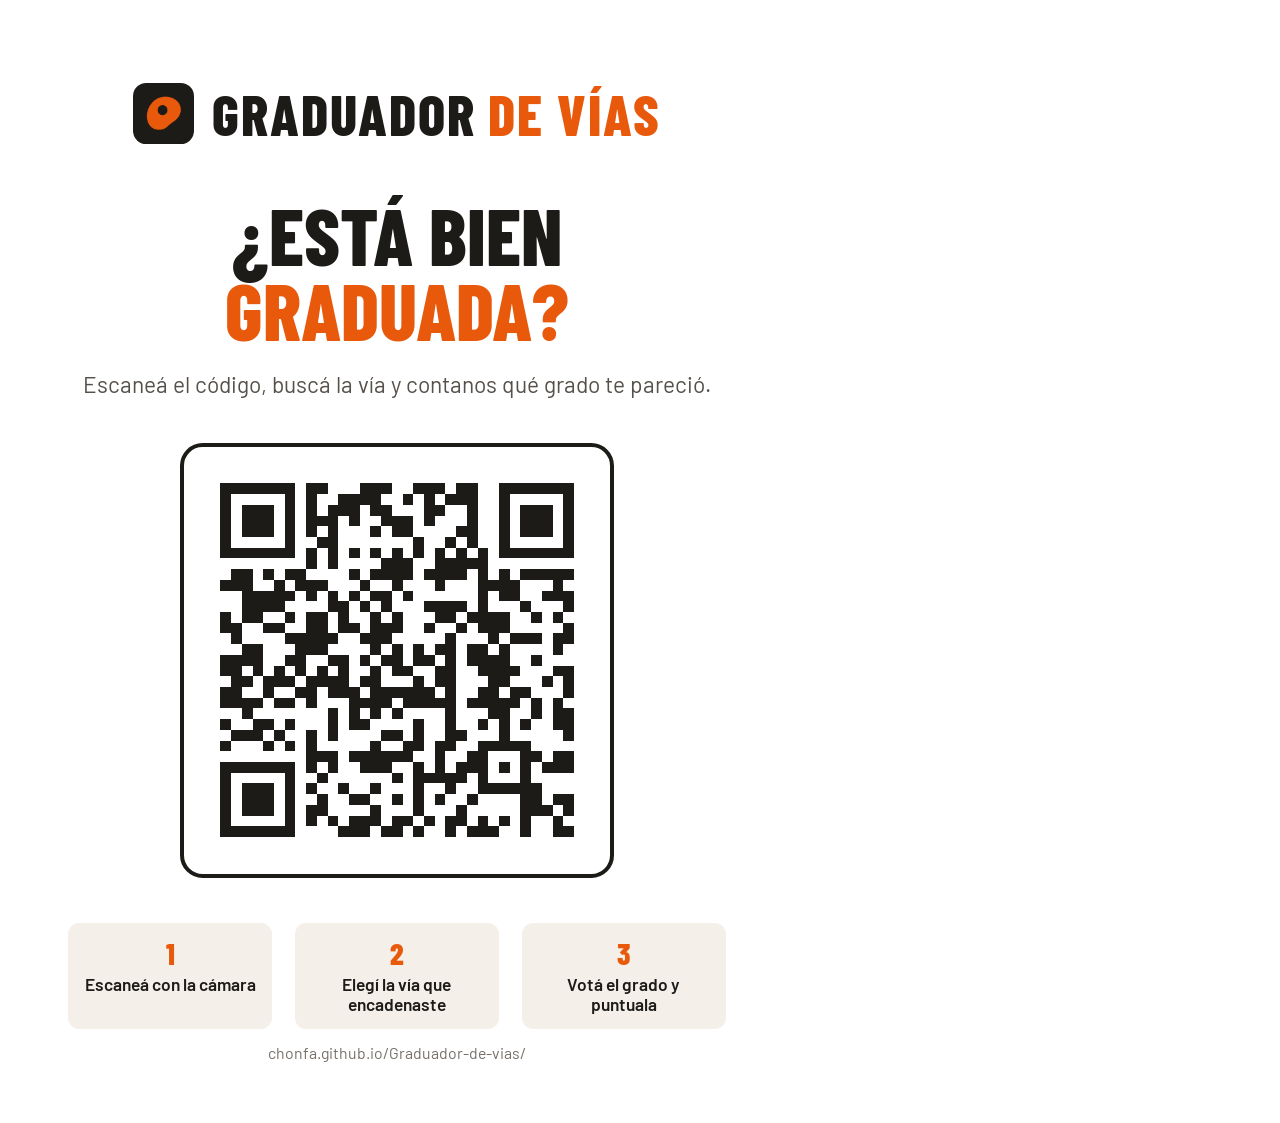
==== cartel/cartel.html @ 8fcf3fdd "Agregar cartel con código QR para imprimir en el gimnasio Co-Authored-By: Claude Opus 5.5 <noreply@a" ====
<!doctype html><html lang="es"><head><meta charset="utf-8">
<link href="https://fonts.googleapis.com/css2?family=Barlow+Condensed:wght@700;800&family=Barlow:wght@500;600&display=swap" rel="stylesheet">
<style>
@page{size:A4;margin:0}
*{box-sizing:border-box;margin:0}
body{width:210mm;height:297mm;font-family:Barlow,sans-serif;color:#1d1b18;background:#fff;display:flex;flex-direction:column;align-items:center;padding:22mm 18mm 16mm;text-align:center}
.marca{display:flex;align-items:center;gap:5mm;font:800 15mm/1 'Barlow Condensed';text-transform:uppercase;letter-spacing:.5mm}
.marca img{width:16mm;height:16mm;border-radius:3.5mm}
.marca em{font-style:normal;color:#e8590c}
h1{font:800 21mm/0.95 'Barlow Condensed';margin-top:14mm;text-transform:uppercase}
h1 span{color:#e8590c}
.sub{font-size:6mm;margin-top:6mm;color:#55504a;max-width:170mm}
.qr{margin-top:12mm;width:115mm;height:115mm;padding:4mm;border:1.2mm solid #1d1b18;border-radius:6mm}
.qr svg{width:100%;height:100%;display:block}
.pasos{display:flex;gap:6mm;margin-top:12mm;font-size:4.6mm;font-weight:600}
.pasos div{flex:1;background:#f4efe9;border-radius:3mm;padding:4mm}
.pasos b{display:block;font:800 8mm/1 'Barlow Condensed';color:#e8590c;margin-bottom:1.5mm}
.url{margin-top:auto;font-size:4.2mm;color:#77706a}
</style></head><body>
<div class="marca"><img src="[data-uri]" alt=""><span>Graduador <em>de vías</em></span></div>
<h1>¿Está bien <span>graduada?</span></h1>
<p class="sub">Escaneá el código, buscá la vía y contanos qué grado te pareció.</p>
<div class="qr"><svg xmlns="http://www.w3.org/2000/svg" viewBox="0 0 37 37" shape-rendering="crispEdges"><path fill="#ffffff" d="M0 0h37v37H0z"/><path stroke="#1d1b18" d="M2 2.5h7m1 0h2m3 0h3m2 0h3m1 0h2m2 0h7M2 3.5h1m5 0h1m1 0h1m2 0h4m2 0h1m1 0h1m1 0h3m2 0h1m5 0h1M2 4.5h1m1 0h3m1 0h1m1 0h1m1 0h3m1 0h2m3 0h2m2 0h1m2 0h1m1 0h3m1 0h1M2 5.5h1m1 0h3m1 0h1m1 0h3m1 0h1m2 0h3m1 0h1m3 0h1m2 0h1m1 0h3m1 0h1M2 6.5h1m1 0h3m1 0h1m1 0h1m1 0h1m3 0h1m1 0h2m4 0h2m2 0h1m1 0h3m1 0h1M2 7.5h1m5 0h1m2 0h2m7 0h1m2 0h1m1 0h1m2 0h1m5 0h1M2 8.5h7m1 0h1m1 0h1m1 0h1m1 0h1m1 0h1m1 0h1m1 0h1m1 0h1m1 0h1m1 0h7M10 9.5h1m1 0h1m4 0h3m2 0h5M3 10.5h2m1 0h1m1 0h2m4 0h1m1 0h4m1 0h4m1 0h1m1 0h1m1 0h5M2 11.5h3m2 0h1m1 0h3m3 0h1m2 0h1m3 0h1m3 0h4m3 0h1M4 12.5h5m1 0h1m1 0h1m1 0h1m1 0h2m1 0h1m6 0h1m1 0h2m2 0h3M4 13.5h4m4 0h2m1 0h1m1 0h1m3 0h4m1 0h1m3 0h1m3 0h1M2 14.5h1m1 0h2m2 0h1m1 0h2m1 0h1m2 0h1m1 0h1m3 0h2m1 0h4m2 0h1m1 0h1M2 15.5h2m2 0h2m2 0h2m1 0h2m1 0h3m2 0h1m2 0h1m1 0h3m5 0h1M3 16.5h1m4 0h5m2 0h3m5 0h1m3 0h1m1 0h3m1 0h2M4 17.5h2m3 0h3m4 0h1m1 0h1m1 0h1m1 0h2m1 0h2m1 0h1m4 0h1M2 18.5h4m2 0h2m2 0h2m1 0h1m1 0h2m1 0h2m1 0h1m1 0h4m2 0h1M2 19.5h2m1 0h1m1 0h1m1 0h1m1 0h1m1 0h1m2 0h1m1 0h2m2 0h2m2 0h4m3 0h2M3 20.5h2m1 0h3m1 0h4m1 0h2m3 0h1m1 0h2m3 0h2m3 0h1m1 0h1M2 21.5h2m2 0h1m2 0h2m1 0h3m1 0h6m1 0h1m2 0h2m1 0h2m3 0h1M2 22.5h4m1 0h2m1 0h1m3 0h4m1 0h5m1 0h5m1 0h1m1 0h1M4 23.5h1m7 0h1m1 0h1m1 0h1m1 0h1m4 0h1m3 0h2m2 0h1m1 0h2M2 24.5h1m2 0h2m1 0h1m3 0h1m1 0h2m4 0h1m2 0h1m2 0h1m1 0h1m1 0h1m2 0h2M3 25.5h3m1 0h1m2 0h1m1 0h1m4 0h2m1 0h1m2 0h2m3 0h1m5 0h1M2 26.5h1m3 0h1m1 0h1m1 0h1m5 0h1m2 0h2m1 0h2m2 0h5M10 27.5h3m1 0h6m2 0h1m2 0h2m3 0h2m1 0h2M2 28.5h7m1 0h1m1 0h1m2 0h3m2 0h1m1 0h1m1 0h3m1 0h1m1 0h1m1 0h3M2 29.5h1m5 0h1m2 0h1m6 0h1m1 0h5m1 0h1m3 0h1M2 30.5h1m1 0h3m1 0h1m1 0h1m2 0h1m2 0h1m3 0h1m2 0h1m2 0h6M2 31.5h1m1 0h3m1 0h1m2 0h1m2 0h2m2 0h1m1 0h1m1 0h1m2 0h1m4 0h2m1 0h2M2 32.5h1m1 0h3m1 0h1m1 0h2m4 0h1m3 0h1m3 0h1m5 0h3m1 0h1M2 33.5h1m5 0h1m1 0h1m1 0h1m1 0h3m1 0h2m1 0h1m1 0h2m1 0h1m1 0h1m1 0h1m2 0h1M2 34.5h7m4 0h3m1 0h2m1 0h1m2 0h1m1 0h3m2 0h1m2 0h2"/></svg>
</div>
<div class="pasos"><div><b>1</b>Escaneá con la cámara</div><div><b>2</b>Elegí la vía que encadenaste</div><div><b>3</b>Votá el grado y puntuala</div></div>
<p class="url">chonfa.github.io/Graduador-de-vias/</p>
</body></html>
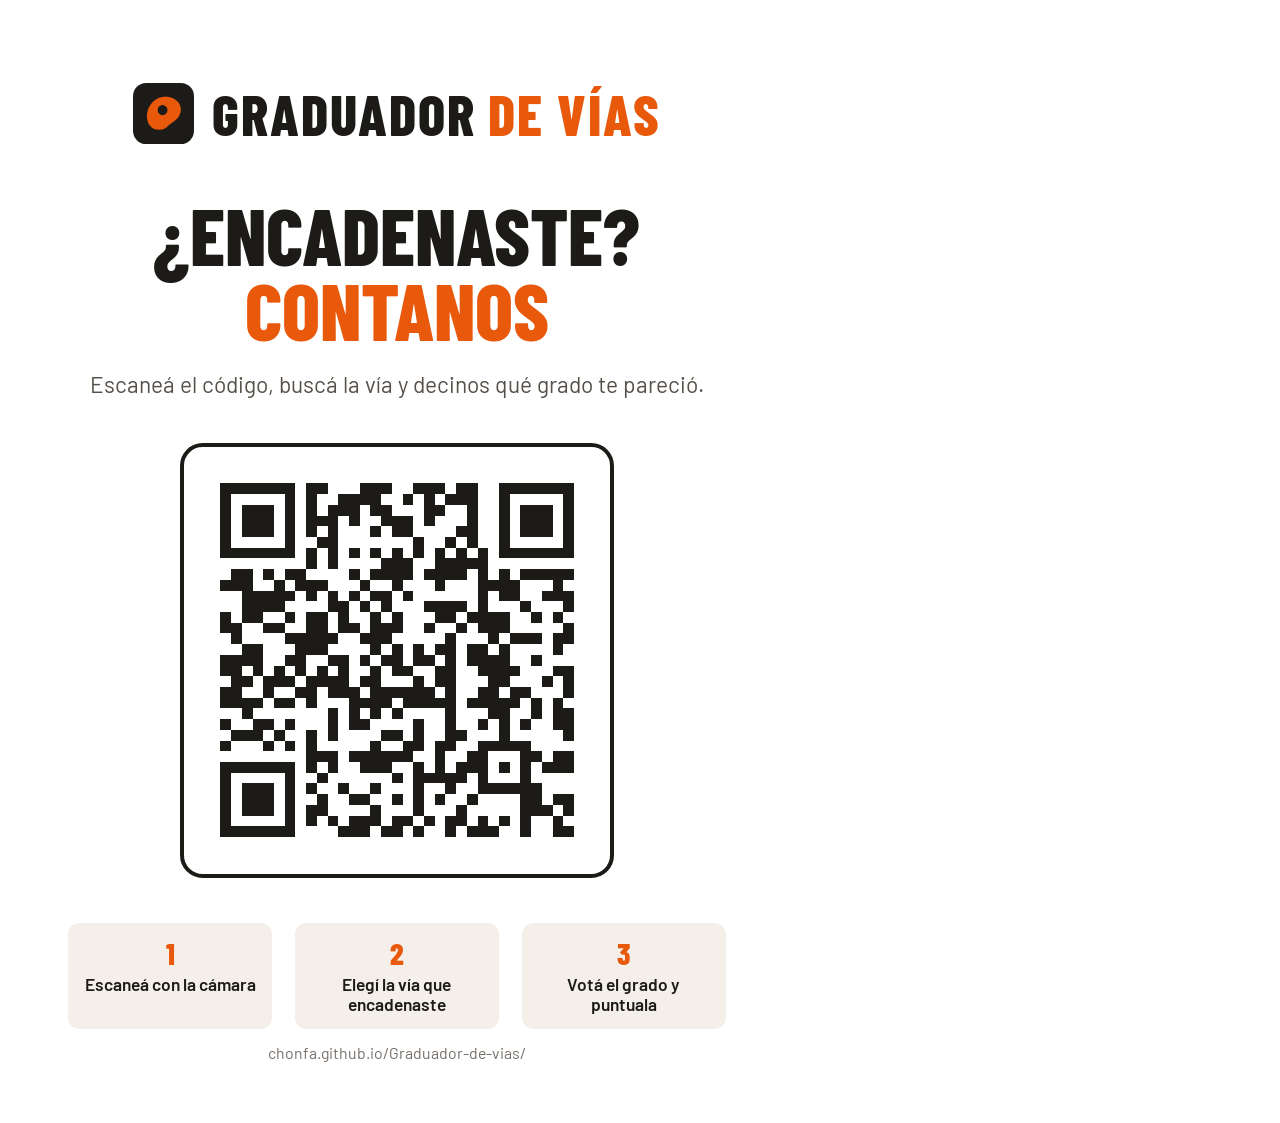
==== commit a9b65d91: "Cartel: título "¿Encadenaste? Contanos" Co-Authored-By: Claude Opus 5.5 <noreply@anthropic.com>" ====
--- a/cartel/cartel.html
+++ b/cartel/cartel.html
@@ -18,8 +18,8 @@
 .url{margin-top:auto;font-size:4.2mm;color:#77706a}
 </style></head><body>
 <div class="marca"><img src="[data-uri]" alt=""><span>Graduador <em>de vías</em></span></div>
-<h1>¿Está bien <span>graduada?</span></h1>
-<p class="sub">Escaneá el código, buscá la vía y contanos qué grado te pareció.</p>
+<h1>¿Encadenaste? <span>Contanos</span></h1>
+<p class="sub">Escaneá el código, buscá la vía y decinos qué grado te pareció.</p>
 <div class="qr"><svg xmlns="http://www.w3.org/2000/svg" viewBox="0 0 37 37" shape-rendering="crispEdges"><path fill="#ffffff" d="M0 0h37v37H0z"/><path stroke="#1d1b18" d="M2 2.5h7m1 0h2m3 0h3m2 0h3m1 0h2m2 0h7M2 3.5h1m5 0h1m1 0h1m2 0h4m2 0h1m1 0h1m1 0h3m2 0h1m5 0h1M2 4.5h1m1 0h3m1 0h1m1 0h1m1 0h3m1 0h2m3 0h2m2 0h1m2 0h1m1 0h3m1 0h1M2 5.5h1m1 0h3m1 0h1m1 0h3m1 0h1m2 0h3m1 0h1m3 0h1m2 0h1m1 0h3m1 0h1M2 6.5h1m1 0h3m1 0h1m1 0h1m1 0h1m3 0h1m1 0h2m4 0h2m2 0h1m1 0h3m1 0h1M2 7.5h1m5 0h1m2 0h2m7 0h1m2 0h1m1 0h1m2 0h1m5 0h1M2 8.5h7m1 0h1m1 0h1m1 0h1m1 0h1m1 0h1m1 0h1m1 0h1m1 0h1m1 0h1m1 0h7M10 9.5h1m1 0h1m4 0h3m2 0h5M3 10.5h2m1 0h1m1 0h2m4 0h1m1 0h4m1 0h4m1 0h1m1 0h1m1 0h5M2 11.5h3m2 0h1m1 0h3m3 0h1m2 0h1m3 0h1m3 0h4m3 0h1M4 12.5h5m1 0h1m1 0h1m1 0h1m1 0h2m1 0h1m6 0h1m1 0h2m2 0h3M4 13.5h4m4 0h2m1 0h1m1 0h1m3 0h4m1 0h1m3 0h1m3 0h1M2 14.5h1m1 0h2m2 0h1m1 0h2m1 0h1m2 0h1m1 0h1m3 0h2m1 0h4m2 0h1m1 0h1M2 15.5h2m2 0h2m2 0h2m1 0h2m1 0h3m2 0h1m2 0h1m1 0h3m5 0h1M3 16.5h1m4 0h5m2 0h3m5 0h1m3 0h1m1 0h3m1 0h2M4 17.5h2m3 0h3m4 0h1m1 0h1m1 0h1m1 0h2m1 0h2m1 0h1m4 0h1M2 18.5h4m2 0h2m2 0h2m1 0h1m1 0h2m1 0h2m1 0h1m1 0h4m2 0h1M2 19.5h2m1 0h1m1 0h1m1 0h1m1 0h1m1 0h1m2 0h1m1 0h2m2 0h2m2 0h4m3 0h2M3 20.5h2m1 0h3m1 0h4m1 0h2m3 0h1m1 0h2m3 0h2m3 0h1m1 0h1M2 21.5h2m2 0h1m2 0h2m1 0h3m1 0h6m1 0h1m2 0h2m1 0h2m3 0h1M2 22.5h4m1 0h2m1 0h1m3 0h4m1 0h5m1 0h5m1 0h1m1 0h1M4 23.5h1m7 0h1m1 0h1m1 0h1m1 0h1m4 0h1m3 0h2m2 0h1m1 0h2M2 24.5h1m2 0h2m1 0h1m3 0h1m1 0h2m4 0h1m2 0h1m2 0h1m1 0h1m1 0h1m2 0h2M3 25.5h3m1 0h1m2 0h1m1 0h1m4 0h2m1 0h1m2 0h2m3 0h1m5 0h1M2 26.5h1m3 0h1m1 0h1m1 0h1m5 0h1m2 0h2m1 0h2m2 0h5M10 27.5h3m1 0h6m2 0h1m2 0h2m3 0h2m1 0h2M2 28.5h7m1 0h1m1 0h1m2 0h3m2 0h1m1 0h1m1 0h3m1 0h1m1 0h1m1 0h3M2 29.5h1m5 0h1m2 0h1m6 0h1m1 0h5m1 0h1m3 0h1M2 30.5h1m1 0h3m1 0h1m1 0h1m2 0h1m2 0h1m3 0h1m2 0h1m2 0h6M2 31.5h1m1 0h3m1 0h1m2 0h1m2 0h2m2 0h1m1 0h1m1 0h1m2 0h1m4 0h2m1 0h2M2 32.5h1m1 0h3m1 0h1m1 0h2m4 0h1m3 0h1m3 0h1m5 0h3m1 0h1M2 33.5h1m5 0h1m1 0h1m1 0h1m1 0h3m1 0h2m1 0h1m1 0h2m1 0h1m1 0h1m1 0h1m2 0h1M2 34.5h7m4 0h3m1 0h2m1 0h1m2 0h1m1 0h3m2 0h1m2 0h2"/></svg>
 </div>
 <div class="pasos"><div><b>1</b>Escaneá con la cámara</div><div><b>2</b>Elegí la vía que encadenaste</div><div><b>3</b>Votá el grado y puntuala</div></div>
